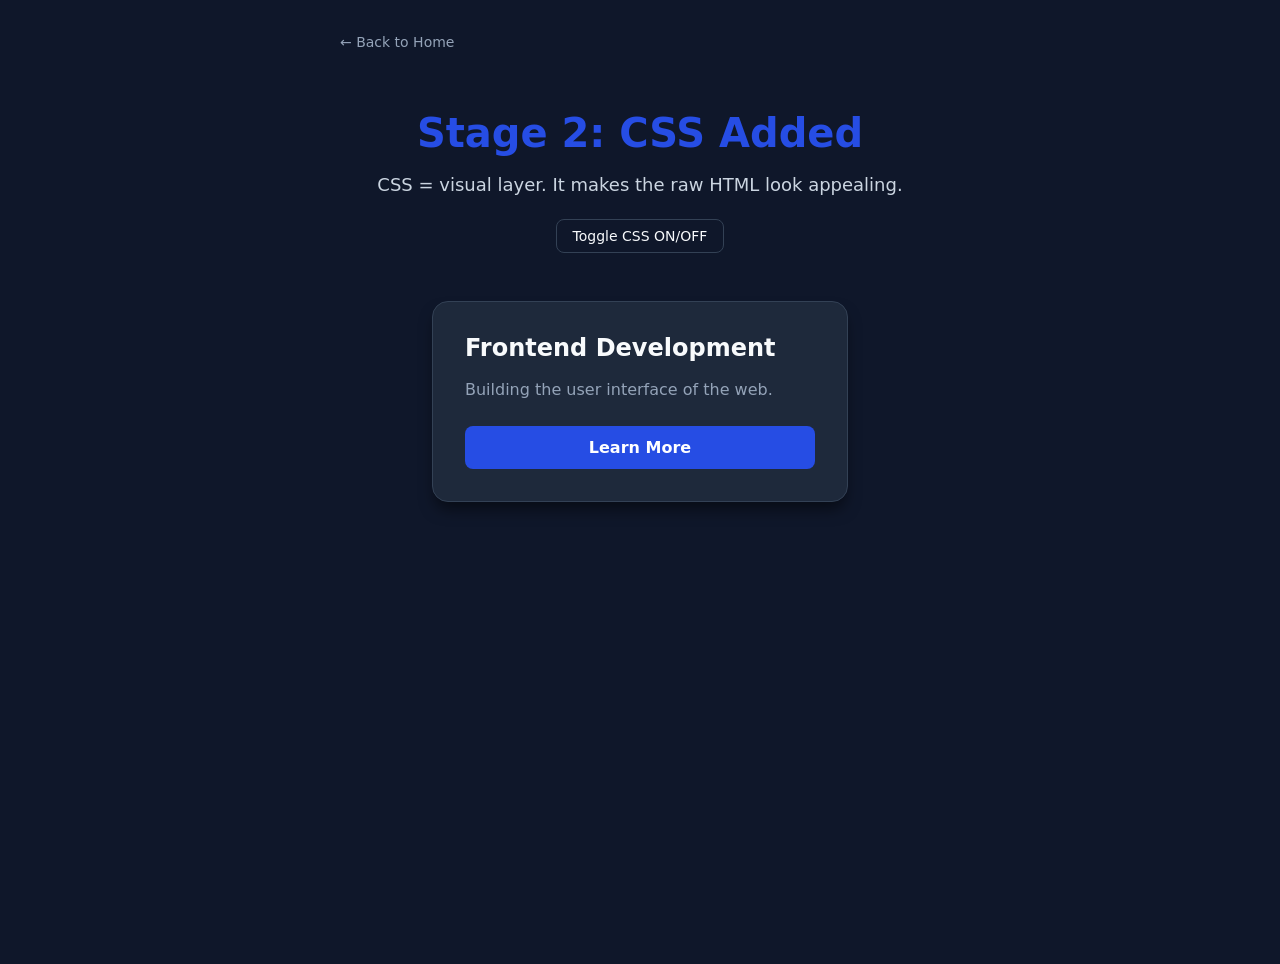
==== css/index.html @ cfe5ce02 "Initial commit of frontend evolution demo" ====
<!DOCTYPE html>
<html lang="en">
<head>
  <meta charset="UTF-8">
  <meta name="viewport" content="width=device-width, initial-scale=1.0">
  <title>Stage 2: CSS</title>
  <link id="main-style" rel="stylesheet" href="style.css">
</head>
<body>
  <nav>
    <a href="../" class="back-link">← Back to Home</a>
  </nav>

  <header>
    <h1>Stage 2: CSS Added</h1>
    <p class="description">CSS = visual layer. It makes the raw HTML look appealing.</p>
    <button onclick="document.getElementById('main-style').disabled = !document.getElementById('main-style').disabled" class="toggle-btn">
      Toggle CSS ON/OFF
    </button>
  </header>

  <main>
    <div class="card">
      <h2 class="card-title">Frontend Development</h2>
      <p class="card-text">Building the user interface of the web.</p>
      <button class="card-btn">Learn More</button>
    </div>
  </main>

</body>
</html>
---- css/style.css ----
:root {
  --bg-color: #0f172a;
  --text-color: #f8fafc;
  --card-bg: #1e293b;
  --border-color: #334155;
  --primary: #264de4; /* CSS blue */
  --primary-hover: #1d40c9;
}

body {
  margin: 0;
  font-family: 'Inter', system-ui, -apple-system, sans-serif;
  background-color: var(--bg-color);
  color: var(--text-color);
  display: flex;
  flex-direction: column;
  align-items: center;
  min-height: 100vh;
  padding: 2rem;
}

nav {
  width: 100%;
  max-width: 600px;
  margin-bottom: 2rem;
}

.back-link {
  color: #94a3b8;
  text-decoration: none;
  font-size: 0.875rem;
  transition: color 0.2s;
}

.back-link:hover {
  color: var(--text-color);
}

header {
  text-align: center;
  margin-bottom: 3rem;
  max-width: 600px;
}

h1 {
  font-size: 2.5rem;
  font-weight: 800;
  margin-bottom: 0.5rem;
  color: var(--primary);
}

.description {
  font-size: 1.125rem;
  color: #cbd5e1;
  margin-bottom: 1.5rem;
}

.toggle-btn {
  background-color: transparent;
  color: var(--text-color);
  border: 1px solid var(--border-color);
  padding: 0.5rem 1rem;
  border-radius: 0.5rem;
  cursor: pointer;
  font-family: inherit;
  font-size: 0.875rem;
  transition: all 0.2s;
}

.toggle-btn:hover {
  background-color: var(--border-color);
}

main {
  width: 100%;
  display: flex;
  justify-content: center;
}

.card {
  background-color: var(--card-bg);
  border: 1px solid var(--border-color);
  border-radius: 1rem;
  padding: 2rem;
  width: 100%;
  max-width: 350px;
  box-shadow: 0 10px 15px -3px rgba(0, 0, 0, 0.5);
  transition: transform 0.3s ease;
}

.card:hover {
  transform: translateY(-5px);
}

.card-title {
  margin: 0 0 1rem 0;
  font-size: 1.5rem;
}

.card-text {
  color: #94a3b8;
  margin: 0 0 1.5rem 0;
  line-height: 1.5;
}

.card-btn {
  background-color: var(--primary);
  color: white;
  border: none;
  border-radius: 0.5rem;
  padding: 0.75rem 1.5rem;
  font-size: 1rem;
  font-weight: 600;
  cursor: pointer;
  width: 100%;
  transition: background-color 0.2s;
  font-family: inherit;
}

.card-btn:hover {
  background-color: var(--primary-hover);
}
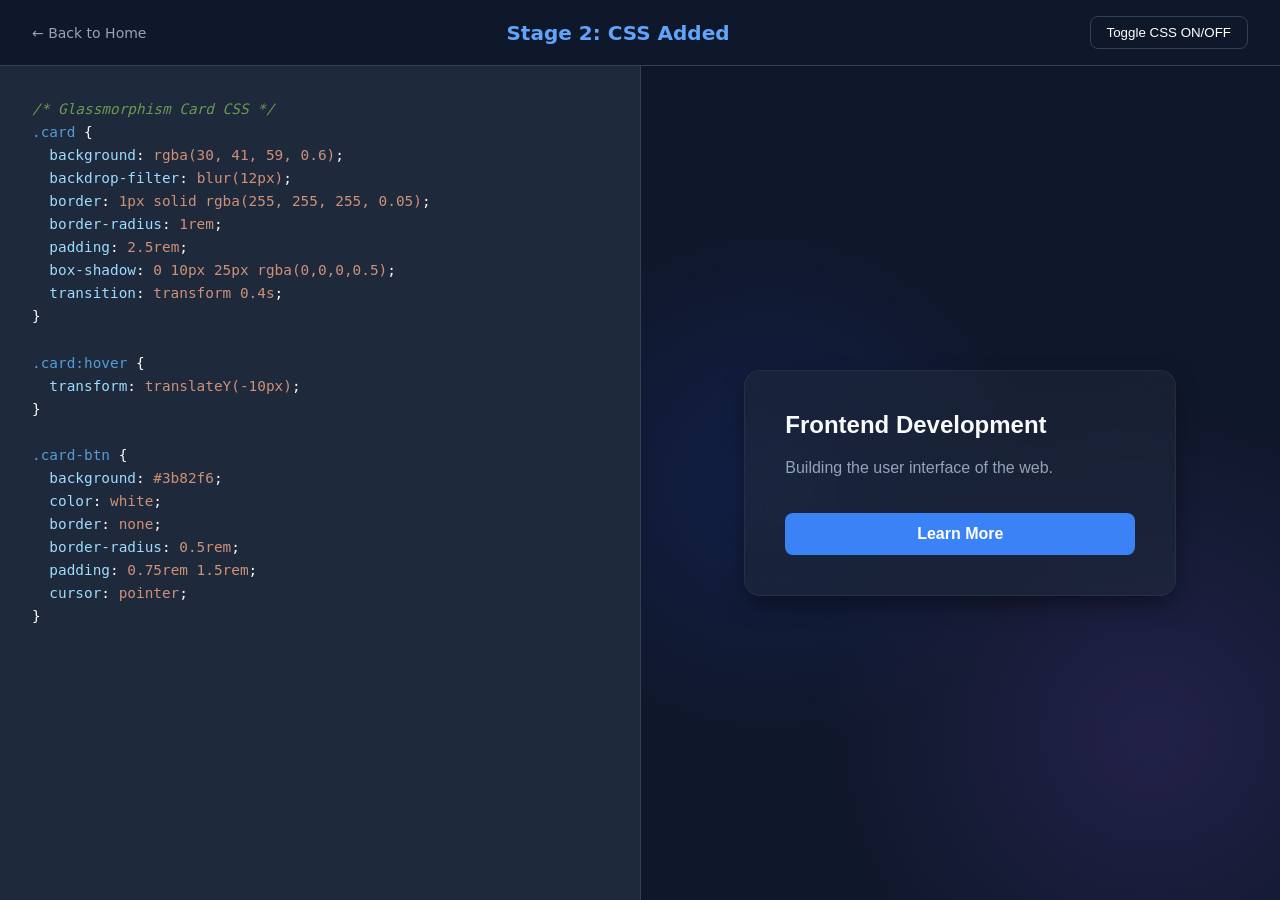
==== commit 7d0e5197: "Phase 2 Upgrade: Premium UI, Split-Screen X-Ray, React Global State" ====
--- a/css/index.html
+++ b/css/index.html
@@ -4,28 +4,52 @@
   <meta charset="UTF-8">
   <meta name="viewport" content="width=device-width, initial-scale=1.0">
   <title>Stage 2: CSS</title>
+  <link rel="stylesheet" href="../xray.css">
   <link id="main-style" rel="stylesheet" href="style.css">
 </head>
 <body>
-  <nav>
+  <header class="xray-header">
     <a href="../" class="back-link">← Back to Home</a>
-  </nav>
-
-  <header>
-    <h1>Stage 2: CSS Added</h1>
-    <p class="description">CSS = visual layer. It makes the raw HTML look appealing.</p>
-    <button onclick="document.getElementById('main-style').disabled = !document.getElementById('main-style').disabled" class="toggle-btn">
+    <h1 style="color: #60a5fa;">Stage 2: CSS Added</h1>
+    <button onclick="document.getElementById('main-style').disabled = !document.getElementById('main-style').disabled" class="toggle-btn" style="padding: 0.5rem 1rem; border-radius: 0.5rem; background: transparent; color: white; border: 1px solid #334155; cursor: pointer;">
       Toggle CSS ON/OFF
     </button>
   </header>
 
-  <main>
-    <div class="card">
-      <h2 class="card-title">Frontend Development</h2>
-      <p class="card-text">Building the user interface of the web.</p>
-      <button class="card-btn">Learn More</button>
+  <div class="split-layout">
+    <div class="code-panel">
+      <pre><code><span class="token comment">/* Glassmorphism Card CSS */</span>
+<span class="token tag">.card</span> {
+  <span class="token attr">background</span>: <span class="token string">rgba(30, 41, 59, 0.6)</span>;
+  <span class="token attr">backdrop-filter</span>: <span class="token string">blur(12px)</span>;
+  <span class="token attr">border</span>: <span class="token string">1px solid rgba(255, 255, 255, 0.05)</span>;
+  <span class="token attr">border-radius</span>: <span class="token string">1rem</span>;
+  <span class="token attr">padding</span>: <span class="token string">2.5rem</span>;
+  <span class="token attr">box-shadow</span>: <span class="token string">0 10px 25px rgba(0,0,0,0.5)</span>;
+  <span class="token attr">transition</span>: <span class="token string">transform 0.4s</span>;
+}
+
+<span class="token tag">.card:hover</span> {
+  <span class="token attr">transform</span>: <span class="token string">translateY(-10px)</span>;
+}
+
+<span class="token tag">.card-btn</span> {
+  <span class="token attr">background</span>: <span class="token string">#3b82f6</span>;
+  <span class="token attr">color</span>: <span class="token string">white</span>;
+  <span class="token attr">border</span>: <span class="token string">none</span>;
+  <span class="token attr">border-radius</span>: <span class="token string">0.5rem</span>;
+  <span class="token attr">padding</span>: <span class="token string">0.75rem 1.5rem</span>;
+  <span class="token attr">cursor</span>: <span class="token string">pointer</span>;
+}</code></pre>
     </div>
-  </main>
 
+    <div class="preview-panel themed-preview">
+      <div class="card">
+        <h2 class="card-title">Frontend Development</h2>
+        <p class="card-text">Building the user interface of the web.</p>
+        <button class="card-btn">Learn More</button>
+      </div>
+    </div>
+  </div>
 </body>
 </html>
--- a/xray.css
+++ b/xray.css
@@ -0,0 +1,79 @@
+/* X-Ray Split Layout Framework */
+:root {
+  --xray-bg: #0f172a;
+  --xray-border: #334155;
+  --xray-code-bg: #1e293b;
+  --xray-text: #f8fafc;
+}
+
+body {
+  margin: 0;
+  font-family: 'Inter', system-ui, sans-serif;
+  background-color: var(--xray-bg);
+  color: var(--xray-text);
+  height: 100vh;
+  display: flex;
+  flex-direction: column;
+}
+
+.xray-header {
+  padding: 1rem 2rem;
+  border-bottom: 1px solid var(--xray-border);
+  display: flex;
+  justify-content: space-between;
+  align-items: center;
+  background: var(--xray-bg);
+  z-index: 10;
+}
+
+.xray-header h1 {
+  margin: 0;
+  font-size: 1.25rem;
+  font-weight: 600;
+}
+
+.xray-header .back-link {
+  color: #94a3b8;
+  text-decoration: none;
+  font-size: 0.875rem;
+}
+
+.split-layout {
+  display: flex;
+  flex: 1;
+  overflow: hidden;
+}
+
+.code-panel {
+  flex: 1;
+  background-color: var(--xray-code-bg);
+  border-right: 1px solid var(--xray-border);
+  overflow-y: auto;
+  padding: 2rem;
+  font-family: 'Consolas', 'Monaco', monospace;
+  font-size: 0.9rem;
+  line-height: 1.6;
+}
+
+.code-panel pre {
+  margin: 0;
+  white-space: pre-wrap;
+}
+
+.preview-panel {
+  flex: 1;
+  background-color: white; /* Default browser background for previews */
+  color: black;            /* Default browser text color */
+  overflow-y: auto;
+  padding: 2rem;
+  position: relative;
+}
+
+/* Syntax Highlighting Tokens */
+.token.tag { color: #569cd6; }
+.token.attr { color: #9cdcfe; }
+.token.string { color: #ce9178; }
+.token.comment { color: #6a9955; font-style: italic; }
+.token.keyword { color: #c586c0; }
+.token.function { color: #dcdcaa; }
+.token.highlight { background-color: rgba(255, 255, 0, 0.2); border-radius: 4px; }
--- a/css/style.css
+++ b/css/style.css
@@ -1,110 +1,48 @@
-:root {
-  --bg-color: #0f172a;
-  --text-color: #f8fafc;
-  --card-bg: #1e293b;
-  --border-color: #334155;
-  --primary: #264de4; /* CSS blue */
-  --primary-hover: #1d40c9;
-}
-
-body {
-  margin: 0;
-  font-family: 'Inter', system-ui, -apple-system, sans-serif;
-  background-color: var(--bg-color);
-  color: var(--text-color);
+/* This CSS applies to the right panel */
+.themed-preview {
+  background-color: #0f172a;
+  background-image: 
+    radial-gradient(circle at 20% 50%, rgba(38, 77, 228, 0.15), transparent 40%),
+    radial-gradient(circle at 80% 80%, rgba(139, 92, 246, 0.15), transparent 40%);
+  color: #f8fafc;
   display: flex;
-  flex-direction: column;
+  justify-content: center;
   align-items: center;
-  min-height: 100vh;
   padding: 2rem;
 }
 
-nav {
-  width: 100%;
-  max-width: 600px;
-  margin-bottom: 2rem;
-}
-
-.back-link {
-  color: #94a3b8;
-  text-decoration: none;
-  font-size: 0.875rem;
-  transition: color 0.2s;
-}
-
-.back-link:hover {
-  color: var(--text-color);
-}
-
-header {
-  text-align: center;
-  margin-bottom: 3rem;
-  max-width: 600px;
-}
-
-h1 {
-  font-size: 2.5rem;
-  font-weight: 800;
-  margin-bottom: 0.5rem;
-  color: var(--primary);
-}
-
-.description {
-  font-size: 1.125rem;
-  color: #cbd5e1;
-  margin-bottom: 1.5rem;
-}
-
-.toggle-btn {
-  background-color: transparent;
-  color: var(--text-color);
-  border: 1px solid var(--border-color);
-  padding: 0.5rem 1rem;
-  border-radius: 0.5rem;
-  cursor: pointer;
-  font-family: inherit;
-  font-size: 0.875rem;
-  transition: all 0.2s;
-}
-
-.toggle-btn:hover {
-  background-color: var(--border-color);
-}
-
-main {
-  width: 100%;
-  display: flex;
-  justify-content: center;
-}
-
 .card {
-  background-color: var(--card-bg);
-  border: 1px solid var(--border-color);
+  background: rgba(30, 41, 59, 0.6);
+  backdrop-filter: blur(12px);
+  -webkit-backdrop-filter: blur(12px);
+  border: 1px solid rgba(255, 255, 255, 0.05);
   border-radius: 1rem;
-  padding: 2rem;
+  padding: 2.5rem;
   width: 100%;
   max-width: 350px;
-  box-shadow: 0 10px 15px -3px rgba(0, 0, 0, 0.5);
-  transition: transform 0.3s ease;
+  box-shadow: 0 10px 25px -5px rgba(0, 0, 0, 0.5);
+  transition: transform 0.4s cubic-bezier(0.175, 0.885, 0.32, 1.275);
 }
 
 .card:hover {
-  transform: translateY(-5px);
+  transform: translateY(-10px);
 }
 
 .card-title {
   margin: 0 0 1rem 0;
   font-size: 1.5rem;
+  font-family: 'Inter', sans-serif;
 }
 
 .card-text {
   color: #94a3b8;
-  margin: 0 0 1.5rem 0;
-  line-height: 1.5;
+  margin: 0 0 2rem 0;
+  line-height: 1.6;
+  font-family: 'Inter', sans-serif;
 }
 
 .card-btn {
-  background-color: var(--primary);
+  background-color: #3b82f6;
   color: white;
   border: none;
   border-radius: 0.5rem;
@@ -113,10 +51,14 @@
   font-weight: 600;
   cursor: pointer;
   width: 100%;
-  transition: background-color 0.2s;
-  font-family: inherit;
+  transition: background-color 0.2s, transform 0.1s;
+  font-family: 'Inter', sans-serif;
 }
 
 .card-btn:hover {
-  background-color: var(--primary-hover);
+  background-color: #2563eb;
 }
+
+.card-btn:active {
+  transform: scale(0.98);
+}
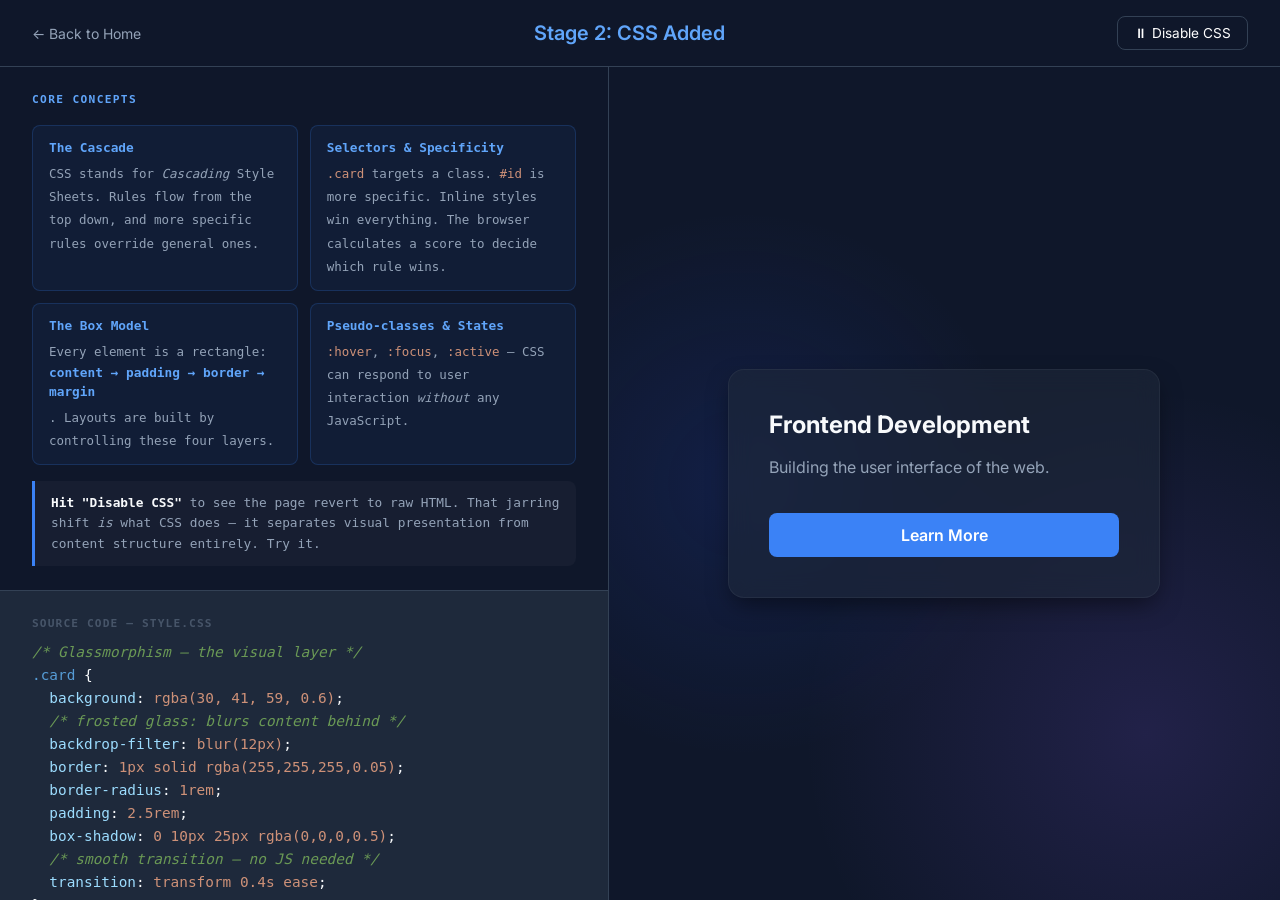
==== commit 5991568f: "Phase 3: Add TypeScript stage, knowledge panels, and bug fixes" ====
--- a/css/index.html
+++ b/css/index.html
@@ -3,32 +3,141 @@
 <head>
   <meta charset="UTF-8">
   <meta name="viewport" content="width=device-width, initial-scale=1.0">
-  <title>Stage 2: CSS</title>
+  <title>Stage 2: CSS — How the Web Works</title>
   <link rel="stylesheet" href="../xray.css">
   <link id="main-style" rel="stylesheet" href="style.css">
+  <link href="https://fonts.googleapis.com/css2?family=Inter:wght@400;600;800&display=swap" rel="stylesheet">
+  <style>
+    .concepts-panel {
+      padding: 1.5rem 2rem;
+      border-bottom: 1px solid #334155;
+      background: #0f172a;
+    }
+    .concepts-title {
+      font-size: 0.7rem;
+      font-weight: 700;
+      letter-spacing: 0.12em;
+      text-transform: uppercase;
+      color: #60a5fa;
+      margin: 0 0 1rem 0;
+    }
+    .concept-list {
+      display: grid;
+      grid-template-columns: 1fr 1fr;
+      gap: 0.75rem;
+      margin: 0;
+      padding: 0;
+      list-style: none;
+    }
+    .concept-item {
+      background: rgba(59, 130, 246, 0.06);
+      border: 1px solid rgba(59, 130, 246, 0.2);
+      border-radius: 0.5rem;
+      padding: 0.75rem 1rem;
+    }
+    .concept-item strong {
+      display: block;
+      font-size: 0.8rem;
+      color: #60a5fa;
+      margin-bottom: 0.25rem;
+    }
+    .concept-item span {
+      font-size: 0.78rem;
+      color: #94a3b8;
+      line-height: 1.5;
+    }
+    .insight-box {
+      margin-top: 1rem;
+      padding: 0.75rem 1rem;
+      background: rgba(255, 255, 255, 0.03);
+      border-left: 3px solid #3b82f6;
+      border-radius: 0 0.5rem 0.5rem 0;
+      font-size: 0.8rem;
+      color: #94a3b8;
+      line-height: 1.6;
+    }
+    .insight-box strong { color: #f8fafc; }
+    .code-section-label {
+      font-size: 0.7rem;
+      font-weight: 700;
+      letter-spacing: 0.1em;
+      text-transform: uppercase;
+      color: #475569;
+      padding: 1.5rem 2rem 0.5rem;
+    }
+    .toggle-btn-styled {
+      padding: 0.5rem 1rem;
+      border-radius: 0.5rem;
+      background: transparent;
+      color: white;
+      border: 1px solid #334155;
+      cursor: pointer;
+      font-family: 'Inter', sans-serif;
+      font-size: 0.85rem;
+      transition: background 0.2s, border-color 0.2s;
+    }
+    .toggle-btn-styled:hover { background: rgba(255,255,255,0.05); border-color: #60a5fa; }
+  </style>
 </head>
 <body>
   <header class="xray-header">
     <a href="../" class="back-link">← Back to Home</a>
     <h1 style="color: #60a5fa;">Stage 2: CSS Added</h1>
-    <button onclick="document.getElementById('main-style').disabled = !document.getElementById('main-style').disabled" class="toggle-btn" style="padding: 0.5rem 1rem; border-radius: 0.5rem; background: transparent; color: white; border: 1px solid #334155; cursor: pointer;">
-      Toggle CSS ON/OFF
-    </button>
+    <button class="toggle-btn-styled" onclick="
+      const s = document.getElementById('main-style');
+      s.disabled = !s.disabled;
+      this.textContent = s.disabled ? '▶ Enable CSS' : '⏸ Disable CSS';
+      this.style.borderColor = s.disabled ? '#ef4444' : '';
+      this.style.color = s.disabled ? '#ef4444' : '';
+    ">⏸ Disable CSS</button>
   </header>
 
   <div class="split-layout">
-    <div class="code-panel">
-      <pre><code><span class="token comment">/* Glassmorphism Card CSS */</span>
+    <div class="code-panel" style="display:flex; flex-direction:column; padding:0; overflow-y:auto;">
+
+      <!-- CONCEPTS -->
+      <div class="concepts-panel">
+        <p class="concepts-title">Core Concepts</p>
+        <ul class="concept-list">
+          <li class="concept-item">
+            <strong>The Cascade</strong>
+            <span>CSS stands for <em>Cascading</em> Style Sheets. Rules flow from the top down, and more specific rules override general ones.</span>
+          </li>
+          <li class="concept-item">
+            <strong>Selectors &amp; Specificity</strong>
+            <span><code style="color:#ce9178">.card</code> targets a class. <code style="color:#ce9178">#id</code> is more specific. Inline styles win everything. The browser calculates a score to decide which rule wins.</span>
+          </li>
+          <li class="concept-item">
+            <strong>The Box Model</strong>
+            <span>Every element is a rectangle: <strong>content → padding → border → margin</strong>. Layouts are built by controlling these four layers.</span>
+          </li>
+          <li class="concept-item">
+            <strong>Pseudo-classes &amp; States</strong>
+            <span><code style="color:#ce9178">:hover</code>, <code style="color:#ce9178">:focus</code>, <code style="color:#ce9178">:active</code> — CSS can respond to user interaction <em>without</em> any JavaScript.</span>
+          </li>
+        </ul>
+        <div class="insight-box">
+          <strong>Hit "Disable CSS"</strong> to see the page revert to raw HTML. That jarring shift <em>is</em> what CSS does — it separates visual presentation from content structure entirely. Try it.
+        </div>
+      </div>
+
+      <!-- CODE -->
+      <div class="code-section-label">Source Code — style.css</div>
+      <div style="padding: 0 2rem 2rem; flex:1;">
+        <pre><code><span class="token comment">/* Glassmorphism — the visual layer */</span>
 <span class="token tag">.card</span> {
   <span class="token attr">background</span>: <span class="token string">rgba(30, 41, 59, 0.6)</span>;
+  <span class="token comment">/* frosted glass: blurs content behind */</span>
   <span class="token attr">backdrop-filter</span>: <span class="token string">blur(12px)</span>;
-  <span class="token attr">border</span>: <span class="token string">1px solid rgba(255, 255, 255, 0.05)</span>;
+  <span class="token attr">border</span>: <span class="token string">1px solid rgba(255,255,255,0.05)</span>;
   <span class="token attr">border-radius</span>: <span class="token string">1rem</span>;
   <span class="token attr">padding</span>: <span class="token string">2.5rem</span>;
   <span class="token attr">box-shadow</span>: <span class="token string">0 10px 25px rgba(0,0,0,0.5)</span>;
-  <span class="token attr">transition</span>: <span class="token string">transform 0.4s</span>;
+  <span class="token comment">/* smooth transition — no JS needed */</span>
+  <span class="token attr">transition</span>: <span class="token string">transform 0.4s ease</span>;
 }
 
+<span class="token comment">/* Pseudo-class: reacts to hover state */</span>
 <span class="token tag">.card:hover</span> {
   <span class="token attr">transform</span>: <span class="token string">translateY(-10px)</span>;
 }
@@ -40,7 +149,9 @@
   <span class="token attr">border-radius</span>: <span class="token string">0.5rem</span>;
   <span class="token attr">padding</span>: <span class="token string">0.75rem 1.5rem</span>;
   <span class="token attr">cursor</span>: <span class="token string">pointer</span>;
+  <span class="token attr">width</span>: <span class="token string">100%</span>;
 }</code></pre>
+      </div>
     </div>
 
     <div class="preview-panel themed-preview">
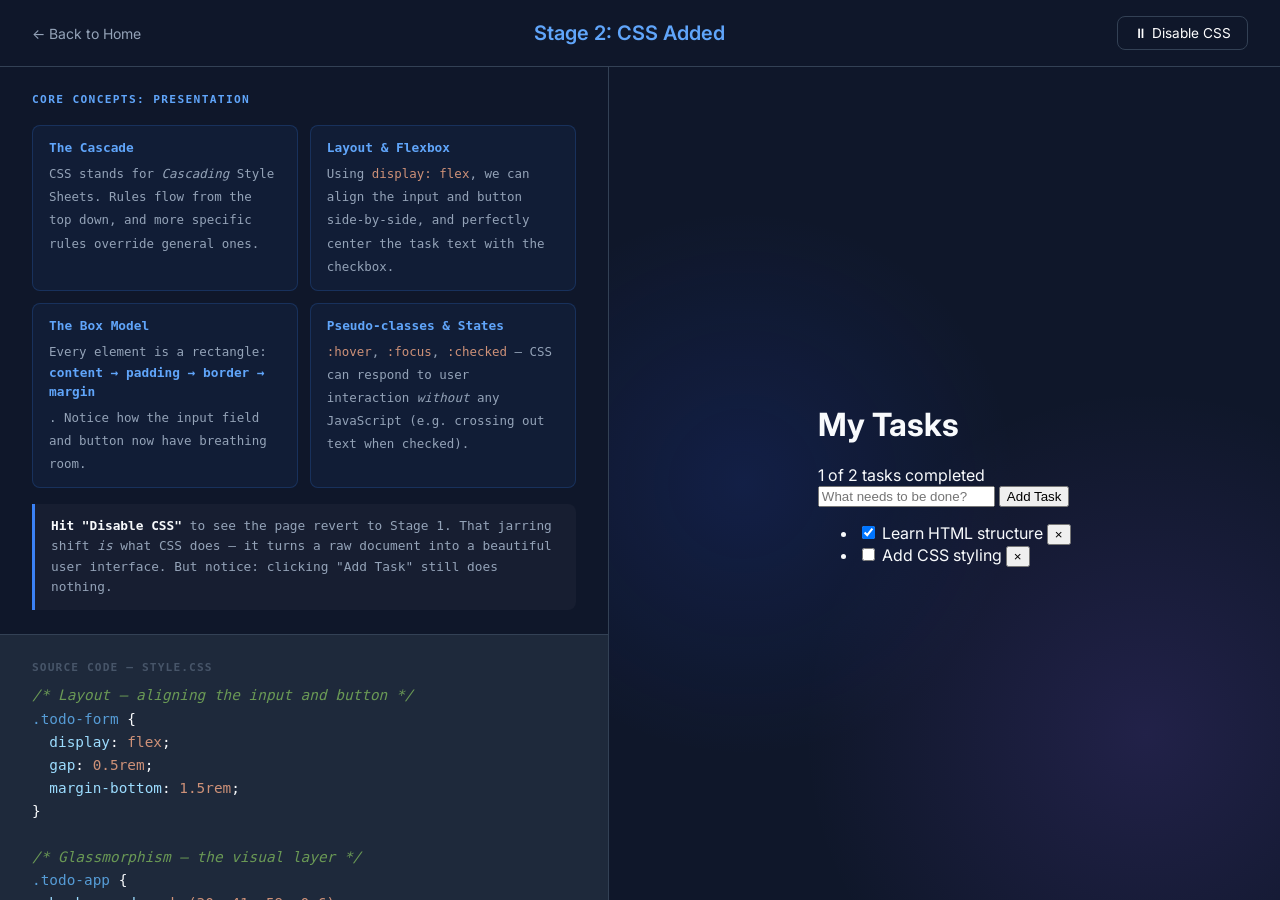
==== commit 814f9c12: "feat: transform repo into 5-stage interactive teaching tool with Todo App" ====
--- a/css/index.html
+++ b/css/index.html
@@ -6,7 +6,7 @@
   <title>Stage 2: CSS — How the Web Works</title>
   <link rel="stylesheet" href="../xray.css">
   <link id="main-style" rel="stylesheet" href="style.css">
-  <link href="https://fonts.googleapis.com/css2?family=Inter:wght@400;600;800&display=swap" rel="stylesheet">
+  <link href="https://fonts.googleapis.com/css2?family=Inter:wght@400;500;600;800&display=swap" rel="stylesheet">
   <style>
     .concepts-panel {
       padding: 1.5rem 2rem;
@@ -97,69 +97,97 @@
 
       <!-- CONCEPTS -->
       <div class="concepts-panel">
-        <p class="concepts-title">Core Concepts</p>
+        <p class="concepts-title">Core Concepts: Presentation</p>
         <ul class="concept-list">
           <li class="concept-item">
             <strong>The Cascade</strong>
             <span>CSS stands for <em>Cascading</em> Style Sheets. Rules flow from the top down, and more specific rules override general ones.</span>
           </li>
           <li class="concept-item">
-            <strong>Selectors &amp; Specificity</strong>
-            <span><code style="color:#ce9178">.card</code> targets a class. <code style="color:#ce9178">#id</code> is more specific. Inline styles win everything. The browser calculates a score to decide which rule wins.</span>
+            <strong>Layout & Flexbox</strong>
+            <span>Using <code style="color:#ce9178">display: flex</code>, we can align the input and button side-by-side, and perfectly center the task text with the checkbox.</span>
           </li>
           <li class="concept-item">
             <strong>The Box Model</strong>
-            <span>Every element is a rectangle: <strong>content → padding → border → margin</strong>. Layouts are built by controlling these four layers.</span>
+            <span>Every element is a rectangle: <strong>content → padding → border → margin</strong>. Notice how the input field and button now have breathing room.</span>
           </li>
           <li class="concept-item">
             <strong>Pseudo-classes &amp; States</strong>
-            <span><code style="color:#ce9178">:hover</code>, <code style="color:#ce9178">:focus</code>, <code style="color:#ce9178">:active</code> — CSS can respond to user interaction <em>without</em> any JavaScript.</span>
+            <span><code style="color:#ce9178">:hover</code>, <code style="color:#ce9178">:focus</code>, <code style="color:#ce9178">:checked</code> — CSS can respond to user interaction <em>without</em> any JavaScript (e.g. crossing out text when checked).</span>
           </li>
         </ul>
         <div class="insight-box">
-          <strong>Hit "Disable CSS"</strong> to see the page revert to raw HTML. That jarring shift <em>is</em> what CSS does — it separates visual presentation from content structure entirely. Try it.
+          <strong>Hit "Disable CSS"</strong> to see the page revert to Stage 1. That jarring shift <em>is</em> what CSS does — it turns a raw document into a beautiful user interface. But notice: clicking "Add Task" still does nothing.
         </div>
       </div>
 
       <!-- CODE -->
       <div class="code-section-label">Source Code — style.css</div>
       <div style="padding: 0 2rem 2rem; flex:1;">
-        <pre><code><span class="token comment">/* Glassmorphism — the visual layer */</span>
-<span class="token tag">.card</span> {
+        <pre><code><span class="token comment">/* Layout — aligning the input and button */</span>
+<span class="token tag">.todo-form</span> {
+  <span class="token attr">display</span>: <span class="token string">flex</span>;
+  <span class="token attr">gap</span>: <span class="token string">0.5rem</span>;
+  <span class="token attr">margin-bottom</span>: <span class="token string">1.5rem</span>;
+}
+
+<span class="token comment">/* Glassmorphism — the visual layer */</span>
+<span class="token tag">.todo-app</span> {
   <span class="token attr">background</span>: <span class="token string">rgba(30, 41, 59, 0.6)</span>;
-  <span class="token comment">/* frosted glass: blurs content behind */</span>
   <span class="token attr">backdrop-filter</span>: <span class="token string">blur(12px)</span>;
   <span class="token attr">border</span>: <span class="token string">1px solid rgba(255,255,255,0.05)</span>;
-  <span class="token attr">border-radius</span>: <span class="token string">1rem</span>;
-  <span class="token attr">padding</span>: <span class="token string">2.5rem</span>;
-  <span class="token attr">box-shadow</span>: <span class="token string">0 10px 25px rgba(0,0,0,0.5)</span>;
-  <span class="token comment">/* smooth transition — no JS needed */</span>
-  <span class="token attr">transition</span>: <span class="token string">transform 0.4s ease</span>;
+  <span class="token attr">border-radius</span>: <span class="token string">1.5rem</span>;
+  <span class="token attr">padding</span>: <span class="token string">2rem</span>;
+  <span class="token attr">box-shadow</span>: <span class="token string">0 25px 50px -12px rgba(0,0,0,0.5)</span>;
 }
 
-<span class="token comment">/* Pseudo-class: reacts to hover state */</span>
-<span class="token tag">.card:hover</span> {
-  <span class="token attr">transform</span>: <span class="token string">translateY(-10px)</span>;
+<span class="token comment">/* Interactive states */</span>
+<span class="token tag">.btn-primary:hover</span> {
+  <span class="token attr">background</span>: <span class="token string">#2563eb</span>;
+  <span class="token attr">transform</span>: <span class="token string">translateY(-1px)</span>;
 }
 
-<span class="token tag">.card-btn</span> {
-  <span class="token attr">background</span>: <span class="token string">#3b82f6</span>;
-  <span class="token attr">color</span>: <span class="token string">white</span>;
-  <span class="token attr">border</span>: <span class="token string">none</span>;
-  <span class="token attr">border-radius</span>: <span class="token string">0.5rem</span>;
-  <span class="token attr">padding</span>: <span class="token string">0.75rem 1.5rem</span>;
-  <span class="token attr">cursor</span>: <span class="token string">pointer</span>;
-  <span class="token attr">width</span>: <span class="token string">100%</span>;
+<span class="token comment">/* State styling based on DOM structure */</span>
+<span class="token tag">.todo-checkbox:checked + .todo-text</span> {
+  <span class="token attr">text-decoration</span>: <span class="token string">line-through</span>;
+  <span class="token attr">color</span>: <span class="token string">#64748b</span>;
 }</code></pre>
       </div>
     </div>
 
+    <!-- PREVIEW -->
     <div class="preview-panel themed-preview">
-      <div class="card">
-        <h2 class="card-title">Frontend Development</h2>
-        <p class="card-text">Building the user interface of the web.</p>
-        <button class="card-btn">Learn More</button>
+      
+      <div class="todo-app">
+        <div class="todo-header">
+          <h1 class="todo-title">My Tasks</h1>
+          <span class="todo-counter">1 of 2 tasks completed</span>
+        </div>
+
+        <form class="todo-form">
+          <input type="text" class="todo-input" placeholder="What needs to be done?">
+          <button type="button" class="btn btn-primary">Add Task</button>
+        </form>
+
+        <ul class="todo-list">
+          <li class="todo-item">
+            <label class="todo-label">
+              <input type="checkbox" class="todo-checkbox" checked>
+              <span class="todo-text">Learn HTML structure</span>
+            </label>
+            <button class="btn btn-icon btn-delete" aria-label="Delete">×</button>
+          </li>
+          
+          <li class="todo-item">
+            <label class="todo-label">
+              <input type="checkbox" class="todo-checkbox">
+              <span class="todo-text">Add CSS styling</span>
+            </label>
+            <button class="btn btn-icon btn-delete" aria-label="Delete">×</button>
+          </li>
+        </ul>
       </div>
+
     </div>
   </div>
 </body>
